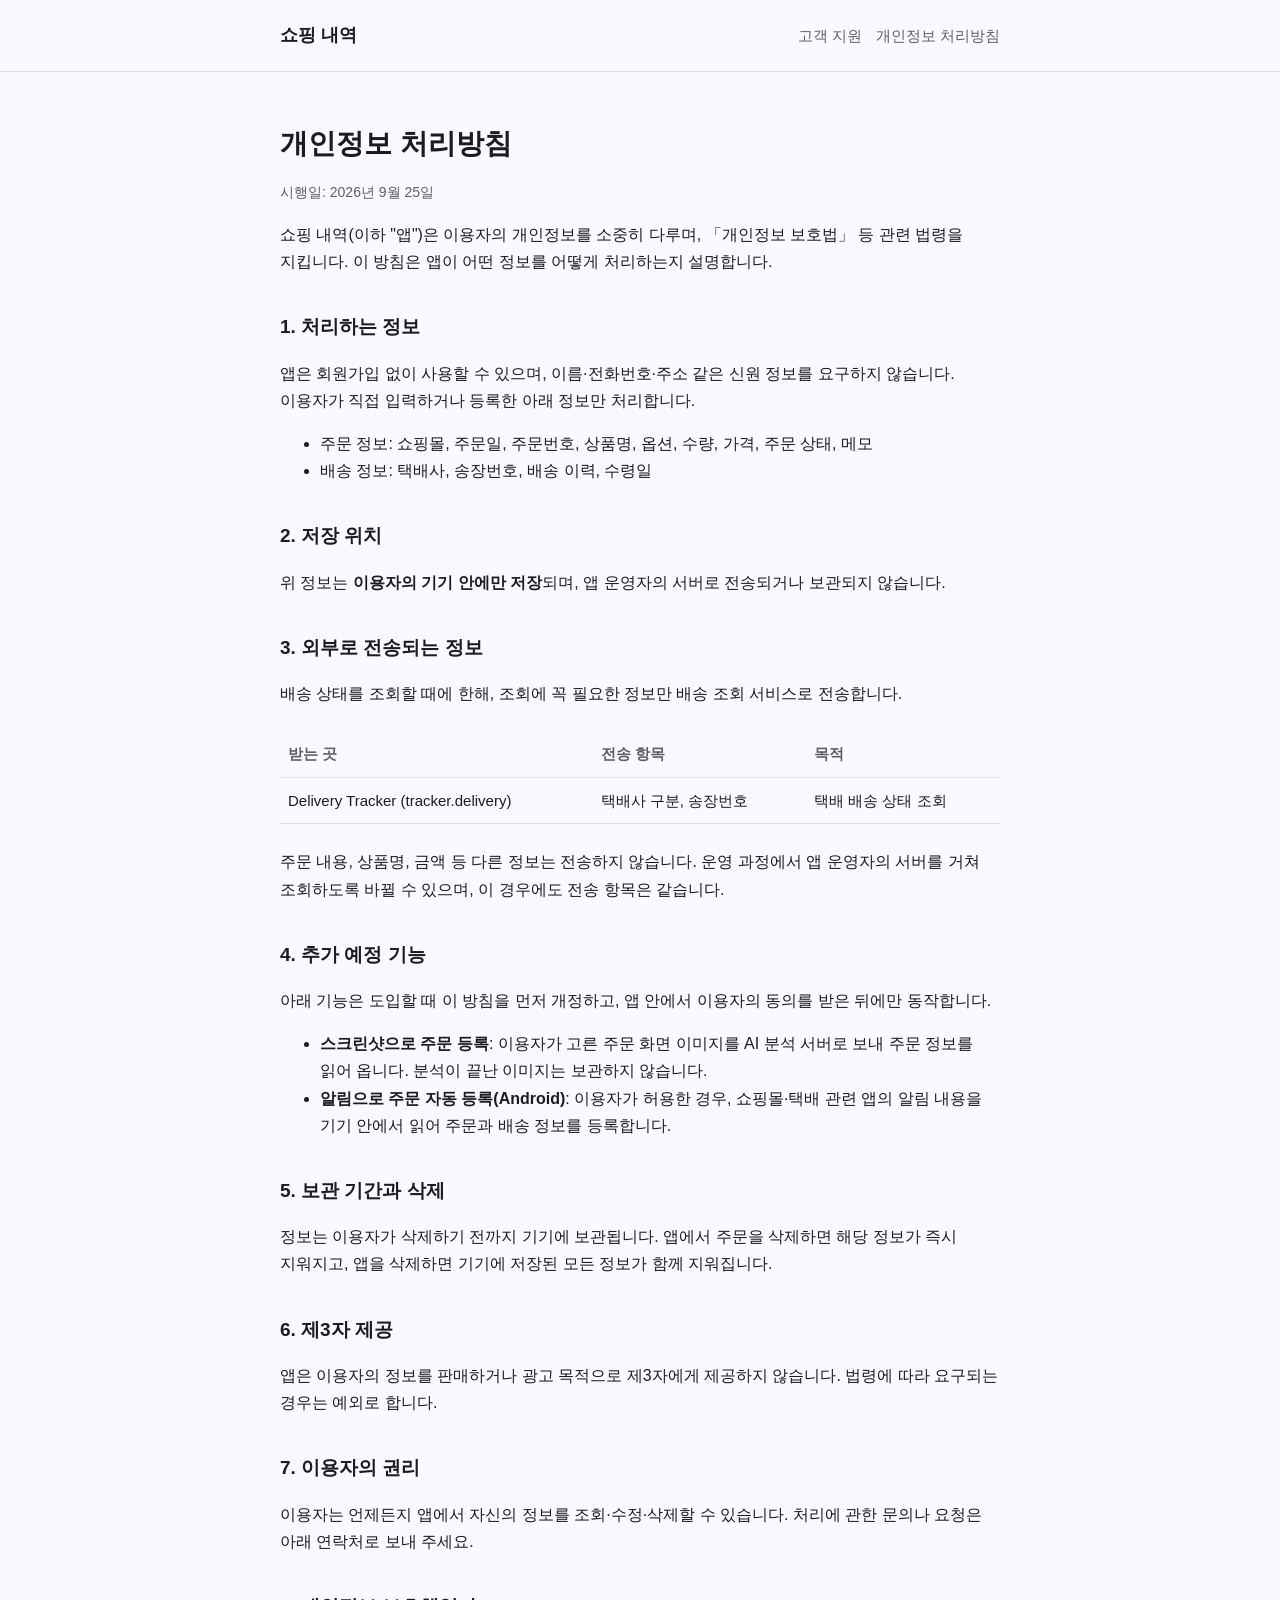
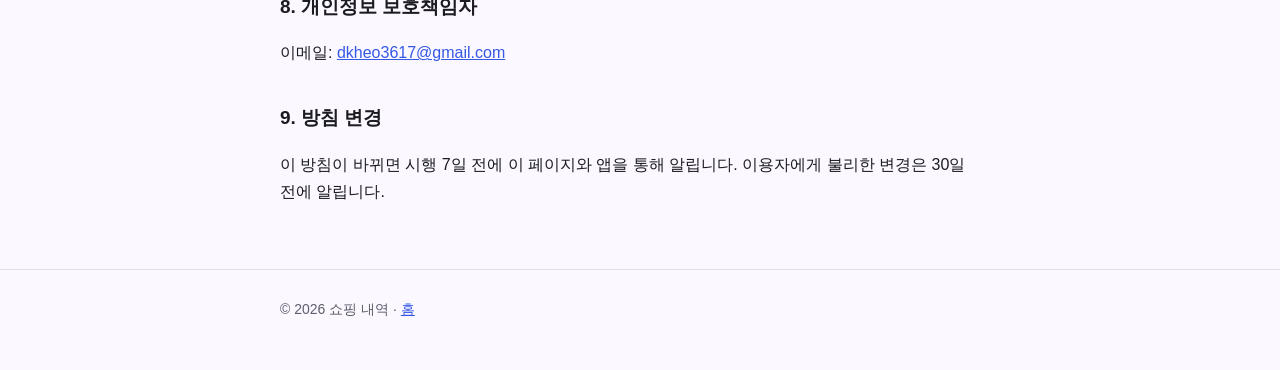
==== privacy.html @ a62e3e23 "앱 소개·고객 지원·개인정보 처리방침 페이지 Co-Authored-By: Claude Opus 5.5 <noreply@anthropic.com>" ====
<!doctype html>
<html lang="ko">
<head>
  <meta charset="utf-8">
  <meta name="viewport" content="width=device-width, initial-scale=1">
  <title>개인정보 처리방침 — 쇼핑 내역</title>
  <link rel="stylesheet" href="style.css">
</head>
<body>
  <header class="site">
    <div class="wrap">
      <a class="brand" href="./">쇼핑 내역</a>
      <nav>
        <a href="./#support">고객 지원</a>
        <a href="privacy.html">개인정보 처리방침</a>
      </nav>
    </div>
  </header>

  <main class="wrap doc">
    <h1>개인정보 처리방침</h1>
    <p class="meta">시행일: 2026년 9월 25일</p>

    <p>쇼핑 내역(이하 "앱")은 이용자의 개인정보를 소중히 다루며, 「개인정보 보호법」 등 관련 법령을 지킵니다. 이 방침은 앱이 어떤 정보를 어떻게 처리하는지 설명합니다.</p>

    <h2>1. 처리하는 정보</h2>
    <p>앱은 회원가입 없이 사용할 수 있으며, 이름·전화번호·주소 같은 신원 정보를 요구하지 않습니다. 이용자가 직접 입력하거나 등록한 아래 정보만 처리합니다.</p>
    <ul>
      <li>주문 정보: 쇼핑몰, 주문일, 주문번호, 상품명, 옵션, 수량, 가격, 주문 상태, 메모</li>
      <li>배송 정보: 택배사, 송장번호, 배송 이력, 수령일</li>
    </ul>

    <h2>2. 저장 위치</h2>
    <p>위 정보는 <strong>이용자의 기기 안에만 저장</strong>되며, 앱 운영자의 서버로 전송되거나 보관되지 않습니다.</p>

    <h2>3. 외부로 전송되는 정보</h2>
    <p>배송 상태를 조회할 때에 한해, 조회에 꼭 필요한 정보만 배송 조회 서비스로 전송합니다.</p>
    <div class="table-scroll">
      <table>
        <tr><th>받는 곳</th><th>전송 항목</th><th>목적</th></tr>
        <tr>
          <td>Delivery Tracker (tracker.delivery)</td>
          <td>택배사 구분, 송장번호</td>
          <td>택배 배송 상태 조회</td>
        </tr>
      </table>
    </div>
    <p>주문 내용, 상품명, 금액 등 다른 정보는 전송하지 않습니다. 운영 과정에서 앱 운영자의 서버를 거쳐 조회하도록 바뀔 수 있으며, 이 경우에도 전송 항목은 같습니다.</p>

    <h2>4. 추가 예정 기능</h2>
    <p>아래 기능은 도입할 때 이 방침을 먼저 개정하고, 앱 안에서 이용자의 동의를 받은 뒤에만 동작합니다.</p>
    <ul>
      <li><strong>스크린샷으로 주문 등록</strong>: 이용자가 고른 주문 화면 이미지를 AI 분석 서버로 보내 주문 정보를 읽어 옵니다. 분석이 끝난 이미지는 보관하지 않습니다.</li>
      <li><strong>알림으로 주문 자동 등록(Android)</strong>: 이용자가 허용한 경우, 쇼핑몰·택배 관련 앱의 알림 내용을 기기 안에서 읽어 주문과 배송 정보를 등록합니다.</li>
    </ul>

    <h2>5. 보관 기간과 삭제</h2>
    <p>정보는 이용자가 삭제하기 전까지 기기에 보관됩니다. 앱에서 주문을 삭제하면 해당 정보가 즉시 지워지고, 앱을 삭제하면 기기에 저장된 모든 정보가 함께 지워집니다.</p>

    <h2>6. 제3자 제공</h2>
    <p>앱은 이용자의 정보를 판매하거나 광고 목적으로 제3자에게 제공하지 않습니다. 법령에 따라 요구되는 경우는 예외로 합니다.</p>

    <h2>7. 이용자의 권리</h2>
    <p>이용자는 언제든지 앱에서 자신의 정보를 조회·수정·삭제할 수 있습니다. 처리에 관한 문의나 요청은 아래 연락처로 보내 주세요.</p>

    <h2>8. 개인정보 보호책임자</h2>
    <p>이메일: <a href="mailto:dkheo3617@gmail.com">dkheo3617@gmail.com</a></p>

    <h2>9. 방침 변경</h2>
    <p>이 방침이 바뀌면 시행 7일 전에 이 페이지와 앱을 통해 알립니다. 이용자에게 불리한 변경은 30일 전에 알립니다.</p>
  </main>

  <footer>
    <div class="wrap">
      © 2026 쇼핑 내역 · <a href="./">홈</a>
    </div>
  </footer>
</body>
</html>
---- style.css ----
:root {
  --bg: #fbf8ff;
  --surface: #f1eefa;
  --text: #1b1b21;
  --muted: #5d5e6c;
  --primary: #3558e6;
  --primary-soft: #dfe1ff;
  --border: #e2e0ec;
  --coupang: #e4312b;
  --naver: #03a94f;
}

@media (prefers-color-scheme: dark) {
  :root {
    --bg: #131318;
    --surface: #1f1f26;
    --text: #e5e1ea;
    --muted: #a8a7b6;
    --primary: #b9c3ff;
    --primary-soft: #2c3a78;
    --border: #34333d;
    --coupang: #ff6b63;
    --naver: #3ddc84;
  }
}

* { box-sizing: border-box; }

html { -webkit-text-size-adjust: 100%; }

body {
  margin: 0;
  background: var(--bg);
  color: var(--text);
  font-family: -apple-system, BlinkMacSystemFont, "Apple SD Gothic Neo",
    "Pretendard", "Noto Sans KR", "Malgun Gothic", sans-serif;
  line-height: 1.7;
  word-break: keep-all;
}

a { color: var(--primary); }

.wrap {
  max-width: 760px;
  margin: 0 auto;
  padding: 0 20px;
}

header.site {
  padding: 20px 0;
  border-bottom: 1px solid var(--border);
}

header.site .wrap {
  display: flex;
  align-items: center;
  justify-content: space-between;
  flex-wrap: wrap;
  gap: 4px 16px;
}

.brand {
  white-space: nowrap;
  font-weight: 800;
  font-size: 18px;
  color: var(--text);
  text-decoration: none;
}

nav {
  display: flex;
  gap: 14px;
  white-space: nowrap;
}

nav a {
  color: var(--muted);
  text-decoration: none;
  font-size: 15px;
}

nav a:hover { color: var(--text); }

.hero { padding: 64px 0 40px; }

.hero .tag {
  display: inline-block;
  padding: 2px 10px;
  border-radius: 999px;
  background: var(--primary-soft);
  color: var(--primary);
  font-size: 13px;
  font-weight: 700;
}

.hero h1 {
  font-size: clamp(30px, 6vw, 44px);
  line-height: 1.3;
  margin: 16px 0 12px;
  letter-spacing: -0.02em;
}

.hero p {
  font-size: 18px;
  color: var(--muted);
  margin: 0;
}

.mall { font-weight: 800; }
.mall.coupang { color: var(--coupang); }
.mall.naver { color: var(--naver); }

.features {
  display: grid;
  grid-template-columns: repeat(auto-fit, minmax(210px, 1fr));
  gap: 14px;
  padding: 8px 0 48px;
}

.card {
  background: var(--surface);
  border-radius: 16px;
  padding: 20px;
}

.card h3 { margin: 0 0 6px; font-size: 17px; }
.card p { margin: 0; color: var(--muted); font-size: 15px; }

section h2 {
  font-size: 22px;
  margin: 40px 0 12px;
  letter-spacing: -0.01em;
}

.doc h1 { font-size: 28px; margin: 48px 0 8px; }
.doc h2 { font-size: 19px; margin: 36px 0 8px; }
.doc p, .doc li { color: var(--text); }
.doc .meta { color: var(--muted); font-size: 14px; }

table {
  width: 100%;
  border-collapse: collapse;
  font-size: 15px;
  margin: 8px 0;
}

th, td {
  text-align: left;
  vertical-align: top;
  padding: 10px 8px;
  border-bottom: 1px solid var(--border);
}

th { color: var(--muted); font-weight: 600; white-space: nowrap; }

.table-scroll { overflow-x: auto; }

footer {
  margin-top: 64px;
  padding: 28px 0 48px;
  border-top: 1px solid var(--border);
  color: var(--muted);
  font-size: 14px;
}
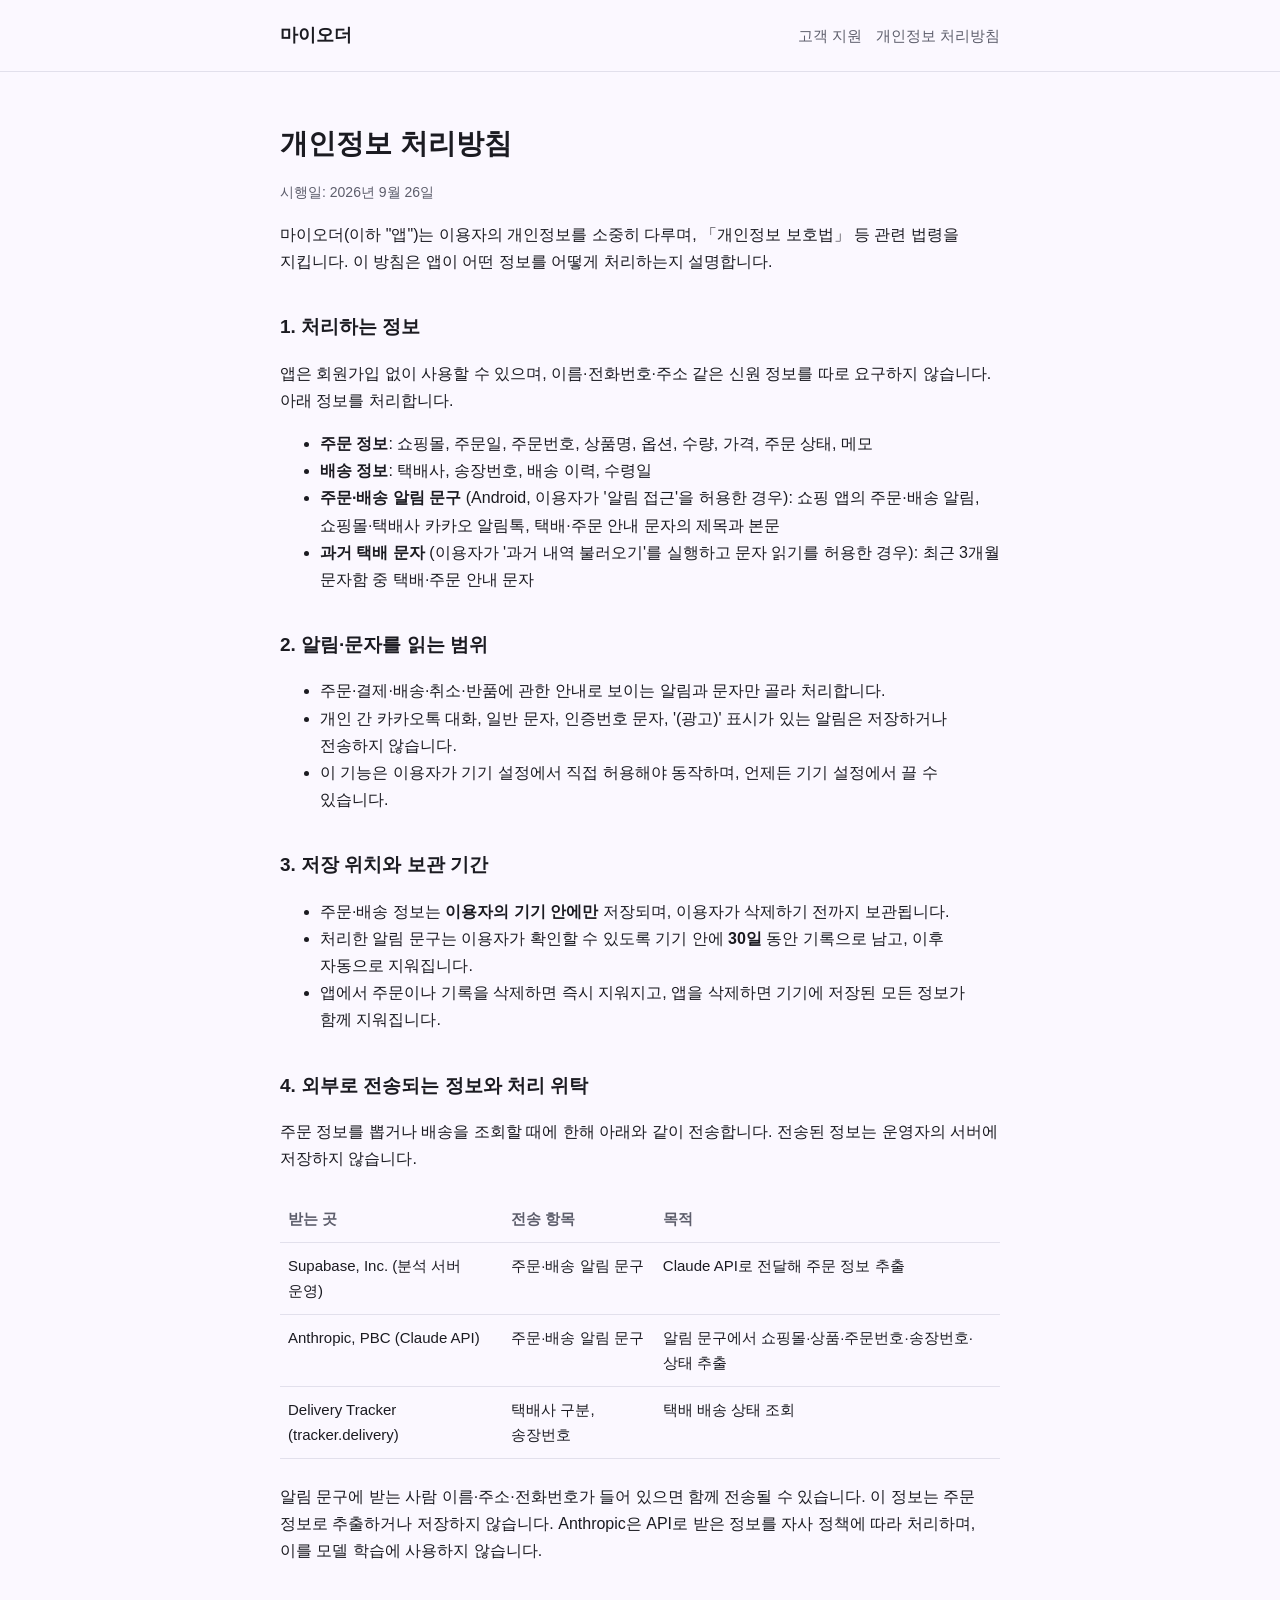
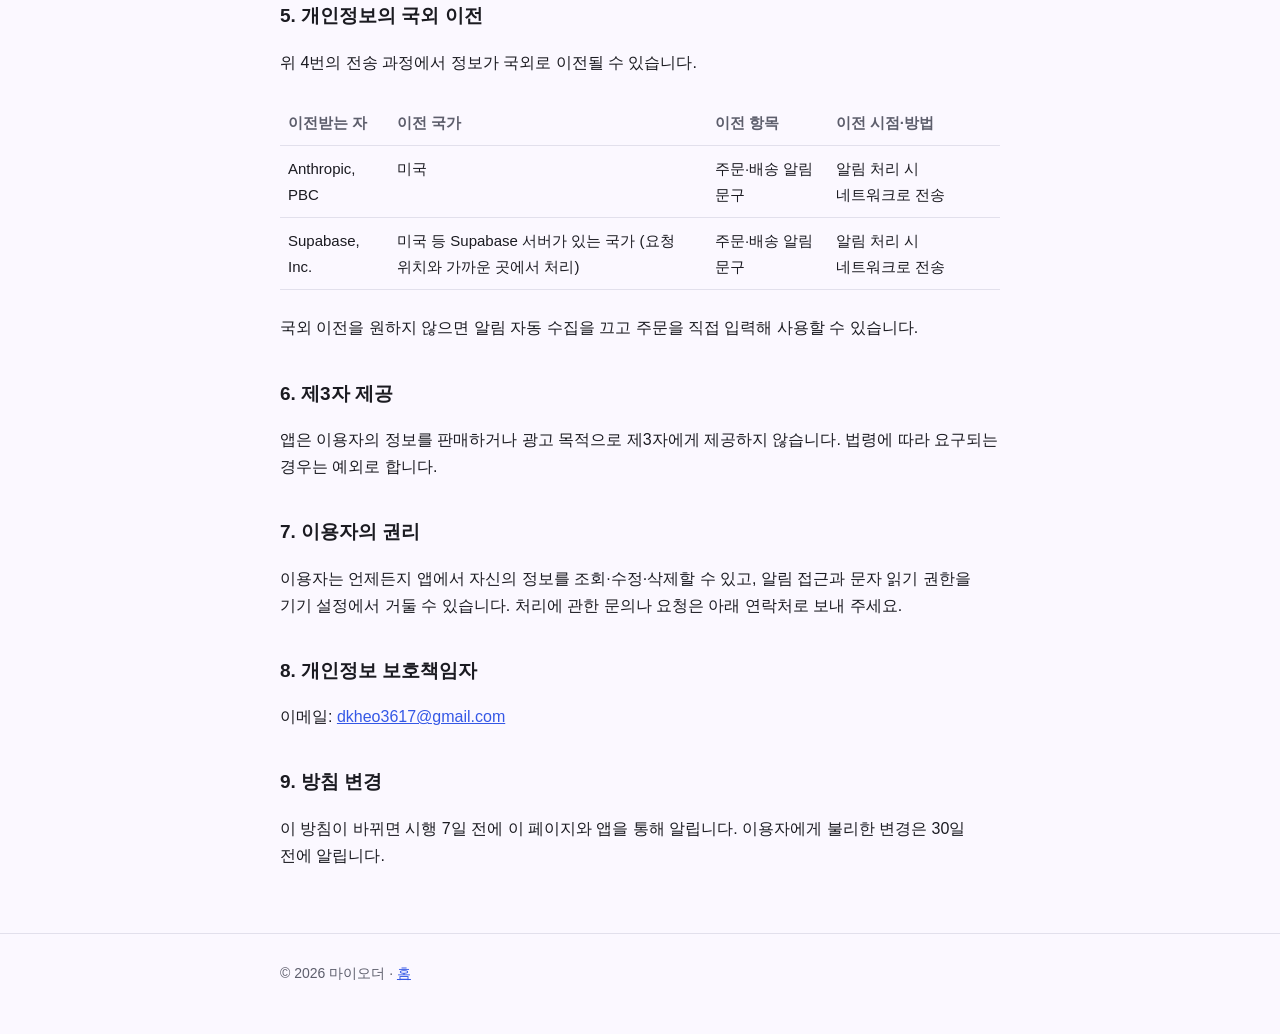
==== commit d8cfac0e: "앱 이름 '마이오더'로 변경, 알림 자동 수집에 맞춰 소개·개인정보 처리방침 개정 - 스크린샷 기능 설명 삭제, 알림·알림톡·택배 문자 자동 수집 반영 - 처리 위탁(Supabas" ====
--- a/privacy.html
+++ b/privacy.html
@@ -3,13 +3,13 @@
 <head>
   <meta charset="utf-8">
   <meta name="viewport" content="width=device-width, initial-scale=1">
-  <title>개인정보 처리방침 — 쇼핑 내역</title>
+  <title>개인정보 처리방침 — 마이오더</title>
   <link rel="stylesheet" href="style.css">
 </head>
 <body>
   <header class="site">
     <div class="wrap">
-      <a class="brand" href="./">쇼핑 내역</a>
+      <a class="brand" href="./">마이오더</a>
       <nav>
         <a href="./#support">고객 지원</a>
         <a href="privacy.html">개인정보 처리방침</a>
@@ -19,25 +19,48 @@
 
   <main class="wrap doc">
     <h1>개인정보 처리방침</h1>
-    <p class="meta">시행일: 2026년 9월 25일</p>
+    <p class="meta">시행일: 2026년 9월 26일</p>
 
-    <p>쇼핑 내역(이하 "앱")은 이용자의 개인정보를 소중히 다루며, 「개인정보 보호법」 등 관련 법령을 지킵니다. 이 방침은 앱이 어떤 정보를 어떻게 처리하는지 설명합니다.</p>
+    <p>마이오더(이하 "앱")는 이용자의 개인정보를 소중히 다루며, 「개인정보 보호법」 등 관련 법령을 지킵니다. 이 방침은 앱이 어떤 정보를 어떻게 처리하는지 설명합니다.</p>
 
     <h2>1. 처리하는 정보</h2>
-    <p>앱은 회원가입 없이 사용할 수 있으며, 이름·전화번호·주소 같은 신원 정보를 요구하지 않습니다. 이용자가 직접 입력하거나 등록한 아래 정보만 처리합니다.</p>
+    <p>앱은 회원가입 없이 사용할 수 있으며, 이름·전화번호·주소 같은 신원 정보를 따로 요구하지 않습니다. 아래 정보를 처리합니다.</p>
     <ul>
-      <li>주문 정보: 쇼핑몰, 주문일, 주문번호, 상품명, 옵션, 수량, 가격, 주문 상태, 메모</li>
-      <li>배송 정보: 택배사, 송장번호, 배송 이력, 수령일</li>
+      <li><strong>주문 정보</strong>: 쇼핑몰, 주문일, 주문번호, 상품명, 옵션, 수량, 가격, 주문 상태, 메모</li>
+      <li><strong>배송 정보</strong>: 택배사, 송장번호, 배송 이력, 수령일</li>
+      <li><strong>주문·배송 알림 문구</strong> (Android, 이용자가 '알림 접근'을 허용한 경우): 쇼핑 앱의 주문·배송 알림, 쇼핑몰·택배사 카카오 알림톡, 택배·주문 안내 문자의 제목과 본문</li>
+      <li><strong>과거 택배 문자</strong> (이용자가 '과거 내역 불러오기'를 실행하고 문자 읽기를 허용한 경우): 최근 3개월 문자함 중 택배·주문 안내 문자</li>
     </ul>
 
-    <h2>2. 저장 위치</h2>
-    <p>위 정보는 <strong>이용자의 기기 안에만 저장</strong>되며, 앱 운영자의 서버로 전송되거나 보관되지 않습니다.</p>
+    <h2>2. 알림·문자를 읽는 범위</h2>
+    <ul>
+      <li>주문·결제·배송·취소·반품에 관한 안내로 보이는 알림과 문자만 골라 처리합니다.</li>
+      <li>개인 간 카카오톡 대화, 일반 문자, 인증번호 문자, '(광고)' 표시가 있는 알림은 저장하거나 전송하지 않습니다.</li>
+      <li>이 기능은 이용자가 기기 설정에서 직접 허용해야 동작하며, 언제든 기기 설정에서 끌 수 있습니다.</li>
+    </ul>
 
-    <h2>3. 외부로 전송되는 정보</h2>
-    <p>배송 상태를 조회할 때에 한해, 조회에 꼭 필요한 정보만 배송 조회 서비스로 전송합니다.</p>
+    <h2>3. 저장 위치와 보관 기간</h2>
+    <ul>
+      <li>주문·배송 정보는 <strong>이용자의 기기 안에만</strong> 저장되며, 이용자가 삭제하기 전까지 보관됩니다.</li>
+      <li>처리한 알림 문구는 이용자가 확인할 수 있도록 기기 안에 <strong>30일</strong> 동안 기록으로 남고, 이후 자동으로 지워집니다.</li>
+      <li>앱에서 주문이나 기록을 삭제하면 즉시 지워지고, 앱을 삭제하면 기기에 저장된 모든 정보가 함께 지워집니다.</li>
+    </ul>
+
+    <h2>4. 외부로 전송되는 정보와 처리 위탁</h2>
+    <p>주문 정보를 뽑거나 배송을 조회할 때에 한해 아래와 같이 전송합니다. 전송된 정보는 운영자의 서버에 저장하지 않습니다.</p>
     <div class="table-scroll">
       <table>
         <tr><th>받는 곳</th><th>전송 항목</th><th>목적</th></tr>
+        <tr>
+          <td>Supabase, Inc. (분석 서버 운영)</td>
+          <td>주문·배송 알림 문구</td>
+          <td>Claude API로 전달해 주문 정보 추출</td>
+        </tr>
+        <tr>
+          <td>Anthropic, PBC (Claude API)</td>
+          <td>주문·배송 알림 문구</td>
+          <td>알림 문구에서 쇼핑몰·상품·주문번호·송장번호·상태 추출</td>
+        </tr>
         <tr>
           <td>Delivery Tracker (tracker.delivery)</td>
           <td>택배사 구분, 송장번호</td>
@@ -45,23 +68,34 @@
         </tr>
       </table>
     </div>
-    <p>주문 내용, 상품명, 금액 등 다른 정보는 전송하지 않습니다. 운영 과정에서 앱 운영자의 서버를 거쳐 조회하도록 바뀔 수 있으며, 이 경우에도 전송 항목은 같습니다.</p>
+    <p>알림 문구에 받는 사람 이름·주소·전화번호가 들어 있으면 함께 전송될 수 있습니다. 이 정보는 주문 정보로 추출하거나 저장하지 않습니다. Anthropic은 API로 받은 정보를 자사 정책에 따라 처리하며, 이를 모델 학습에 사용하지 않습니다.</p>
 
-    <h2>4. 추가 예정 기능</h2>
-    <p>아래 기능은 도입할 때 이 방침을 먼저 개정하고, 앱 안에서 이용자의 동의를 받은 뒤에만 동작합니다.</p>
-    <ul>
-      <li><strong>스크린샷으로 주문 등록</strong>: 이용자가 고른 주문 화면 이미지를 AI 분석 서버로 보내 주문 정보를 읽어 옵니다. 분석이 끝난 이미지는 보관하지 않습니다.</li>
-      <li><strong>알림으로 주문 자동 등록(Android)</strong>: 이용자가 허용한 경우, 쇼핑몰·택배 관련 앱의 알림 내용을 기기 안에서 읽어 주문과 배송 정보를 등록합니다.</li>
-    </ul>
-
-    <h2>5. 보관 기간과 삭제</h2>
-    <p>정보는 이용자가 삭제하기 전까지 기기에 보관됩니다. 앱에서 주문을 삭제하면 해당 정보가 즉시 지워지고, 앱을 삭제하면 기기에 저장된 모든 정보가 함께 지워집니다.</p>
+    <h2>5. 개인정보의 국외 이전</h2>
+    <p>위 4번의 전송 과정에서 정보가 국외로 이전될 수 있습니다.</p>
+    <div class="table-scroll">
+      <table>
+        <tr><th>이전받는 자</th><th>이전 국가</th><th>이전 항목</th><th>이전 시점·방법</th></tr>
+        <tr>
+          <td>Anthropic, PBC</td>
+          <td>미국</td>
+          <td>주문·배송 알림 문구</td>
+          <td>알림 처리 시 네트워크로 전송</td>
+        </tr>
+        <tr>
+          <td>Supabase, Inc.</td>
+          <td>미국 등 Supabase 서버가 있는 국가 (요청 위치와 가까운 곳에서 처리)</td>
+          <td>주문·배송 알림 문구</td>
+          <td>알림 처리 시 네트워크로 전송</td>
+        </tr>
+      </table>
+    </div>
+    <p>국외 이전을 원하지 않으면 알림 자동 수집을 끄고 주문을 직접 입력해 사용할 수 있습니다.</p>
 
     <h2>6. 제3자 제공</h2>
     <p>앱은 이용자의 정보를 판매하거나 광고 목적으로 제3자에게 제공하지 않습니다. 법령에 따라 요구되는 경우는 예외로 합니다.</p>
 
     <h2>7. 이용자의 권리</h2>
-    <p>이용자는 언제든지 앱에서 자신의 정보를 조회·수정·삭제할 수 있습니다. 처리에 관한 문의나 요청은 아래 연락처로 보내 주세요.</p>
+    <p>이용자는 언제든지 앱에서 자신의 정보를 조회·수정·삭제할 수 있고, 알림 접근과 문자 읽기 권한을 기기 설정에서 거둘 수 있습니다. 처리에 관한 문의나 요청은 아래 연락처로 보내 주세요.</p>
 
     <h2>8. 개인정보 보호책임자</h2>
     <p>이메일: <a href="mailto:dkheo3617@gmail.com">dkheo3617@gmail.com</a></p>
@@ -72,7 +106,7 @@
 
   <footer>
     <div class="wrap">
-      © 2026 쇼핑 내역 · <a href="./">홈</a>
+      © 2026 마이오더 · <a href="./">홈</a>
     </div>
   </footer>
 </body>
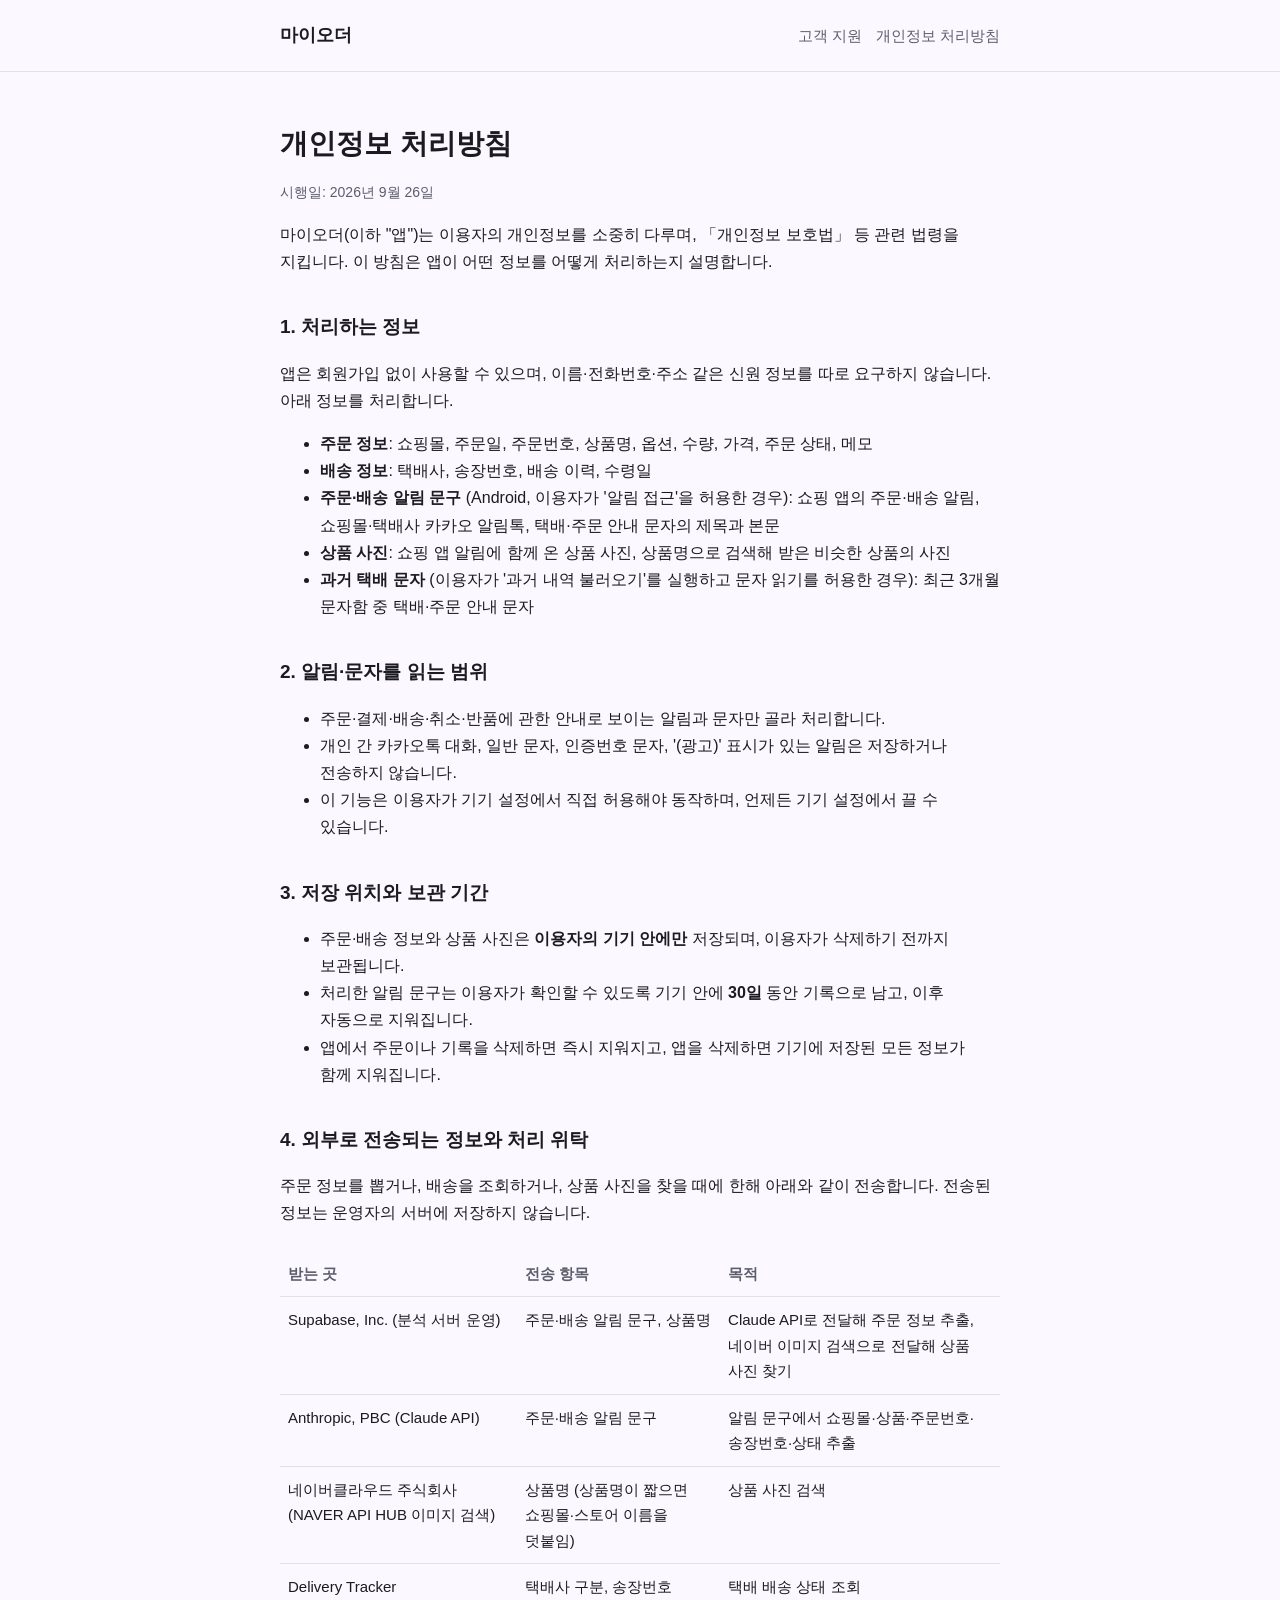
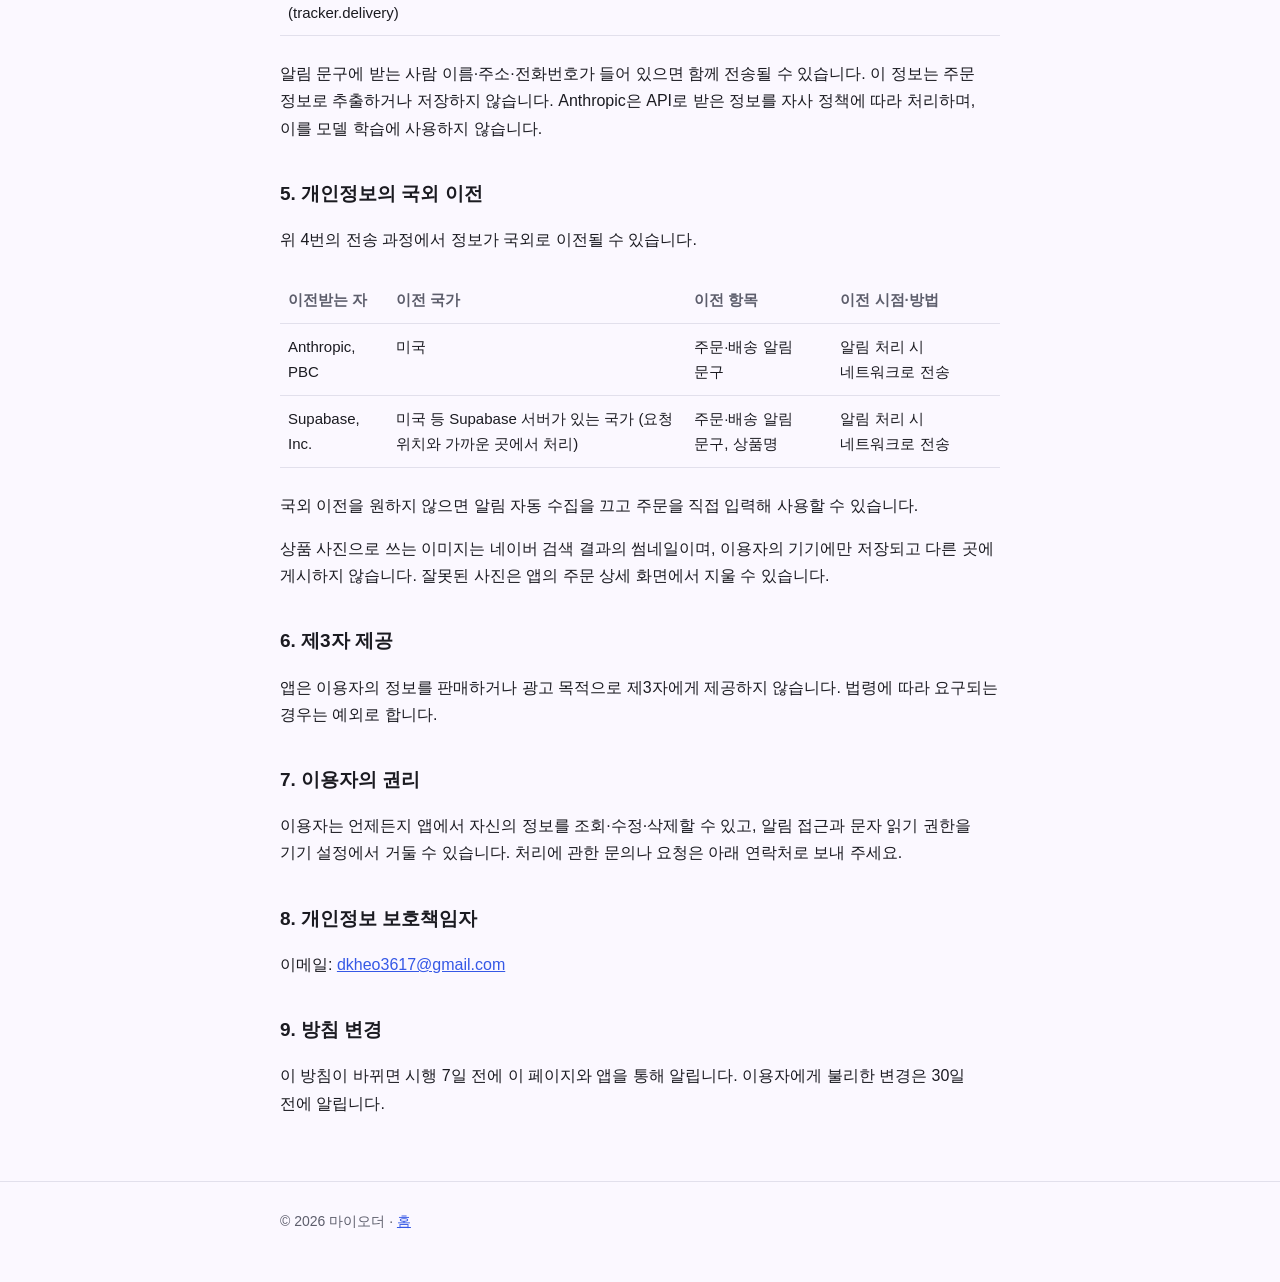
==== commit fbe60888: "개인정보 처리방침: 상품 사진 검색(NAVER API HUB) 추가 Co-Authored-By: Claude Opus 5.5 <noreply@anthropic.com>" ====
--- a/privacy.html
+++ b/privacy.html
@@ -29,6 +29,7 @@
       <li><strong>주문 정보</strong>: 쇼핑몰, 주문일, 주문번호, 상품명, 옵션, 수량, 가격, 주문 상태, 메모</li>
       <li><strong>배송 정보</strong>: 택배사, 송장번호, 배송 이력, 수령일</li>
       <li><strong>주문·배송 알림 문구</strong> (Android, 이용자가 '알림 접근'을 허용한 경우): 쇼핑 앱의 주문·배송 알림, 쇼핑몰·택배사 카카오 알림톡, 택배·주문 안내 문자의 제목과 본문</li>
+      <li><strong>상품 사진</strong>: 쇼핑 앱 알림에 함께 온 상품 사진, 상품명으로 검색해 받은 비슷한 상품의 사진</li>
       <li><strong>과거 택배 문자</strong> (이용자가 '과거 내역 불러오기'를 실행하고 문자 읽기를 허용한 경우): 최근 3개월 문자함 중 택배·주문 안내 문자</li>
     </ul>
 
@@ -41,25 +42,30 @@
 
     <h2>3. 저장 위치와 보관 기간</h2>
     <ul>
-      <li>주문·배송 정보는 <strong>이용자의 기기 안에만</strong> 저장되며, 이용자가 삭제하기 전까지 보관됩니다.</li>
+      <li>주문·배송 정보와 상품 사진은 <strong>이용자의 기기 안에만</strong> 저장되며, 이용자가 삭제하기 전까지 보관됩니다.</li>
       <li>처리한 알림 문구는 이용자가 확인할 수 있도록 기기 안에 <strong>30일</strong> 동안 기록으로 남고, 이후 자동으로 지워집니다.</li>
       <li>앱에서 주문이나 기록을 삭제하면 즉시 지워지고, 앱을 삭제하면 기기에 저장된 모든 정보가 함께 지워집니다.</li>
     </ul>
 
     <h2>4. 외부로 전송되는 정보와 처리 위탁</h2>
-    <p>주문 정보를 뽑거나 배송을 조회할 때에 한해 아래와 같이 전송합니다. 전송된 정보는 운영자의 서버에 저장하지 않습니다.</p>
+    <p>주문 정보를 뽑거나, 배송을 조회하거나, 상품 사진을 찾을 때에 한해 아래와 같이 전송합니다. 전송된 정보는 운영자의 서버에 저장하지 않습니다.</p>
     <div class="table-scroll">
       <table>
         <tr><th>받는 곳</th><th>전송 항목</th><th>목적</th></tr>
         <tr>
           <td>Supabase, Inc. (분석 서버 운영)</td>
-          <td>주문·배송 알림 문구</td>
-          <td>Claude API로 전달해 주문 정보 추출</td>
+          <td>주문·배송 알림 문구, 상품명</td>
+          <td>Claude API로 전달해 주문 정보 추출, 네이버 이미지 검색으로 전달해 상품 사진 찾기</td>
         </tr>
         <tr>
           <td>Anthropic, PBC (Claude API)</td>
           <td>주문·배송 알림 문구</td>
           <td>알림 문구에서 쇼핑몰·상품·주문번호·송장번호·상태 추출</td>
+        </tr>
+        <tr>
+          <td>네이버클라우드 주식회사 (NAVER API HUB 이미지 검색)</td>
+          <td>상품명 (상품명이 짧으면 쇼핑몰·스토어 이름을 덧붙임)</td>
+          <td>상품 사진 검색</td>
         </tr>
         <tr>
           <td>Delivery Tracker (tracker.delivery)</td>
@@ -84,12 +90,13 @@
         <tr>
           <td>Supabase, Inc.</td>
           <td>미국 등 Supabase 서버가 있는 국가 (요청 위치와 가까운 곳에서 처리)</td>
-          <td>주문·배송 알림 문구</td>
+          <td>주문·배송 알림 문구, 상품명</td>
           <td>알림 처리 시 네트워크로 전송</td>
         </tr>
       </table>
     </div>
     <p>국외 이전을 원하지 않으면 알림 자동 수집을 끄고 주문을 직접 입력해 사용할 수 있습니다.</p>
+    <p>상품 사진으로 쓰는 이미지는 네이버 검색 결과의 썸네일이며, 이용자의 기기에만 저장되고 다른 곳에 게시하지 않습니다. 잘못된 사진은 앱의 주문 상세 화면에서 지울 수 있습니다.</p>
 
     <h2>6. 제3자 제공</h2>
     <p>앱은 이용자의 정보를 판매하거나 광고 목적으로 제3자에게 제공하지 않습니다. 법령에 따라 요구되는 경우는 예외로 합니다.</p>
